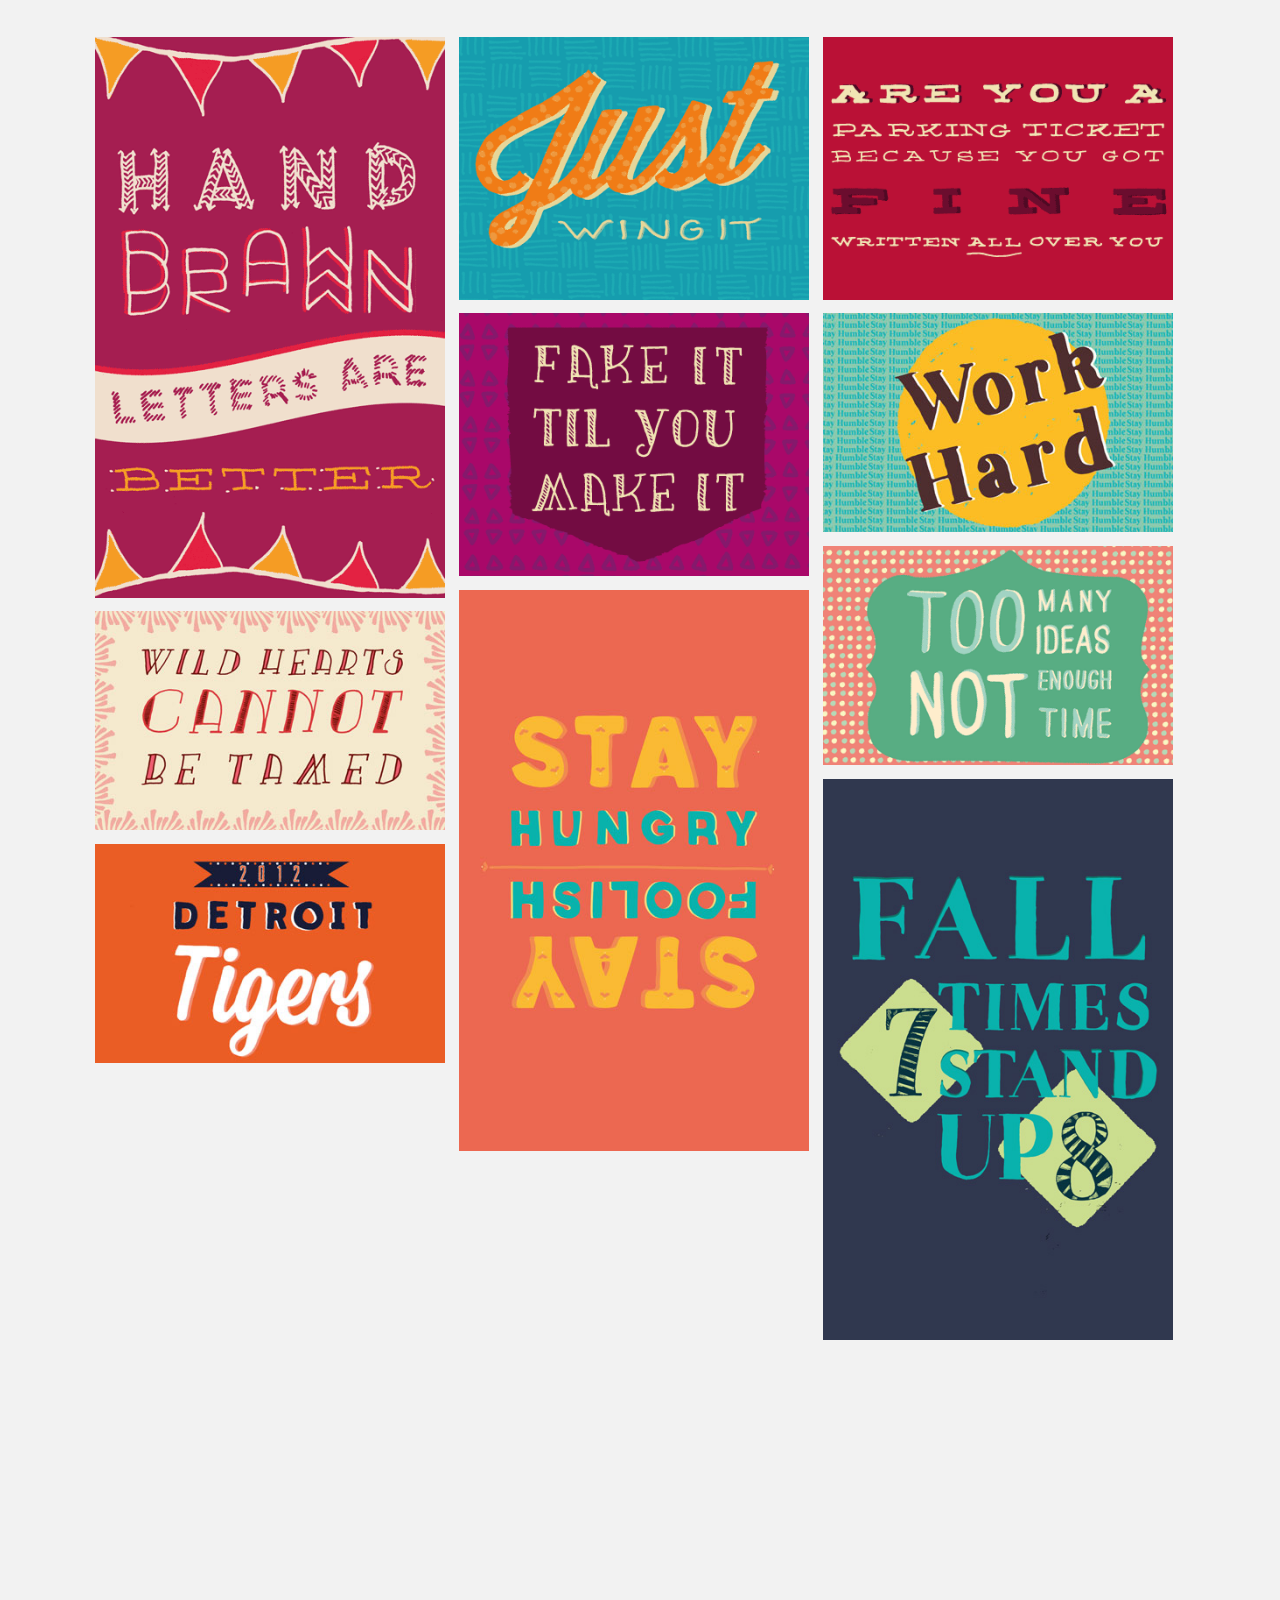
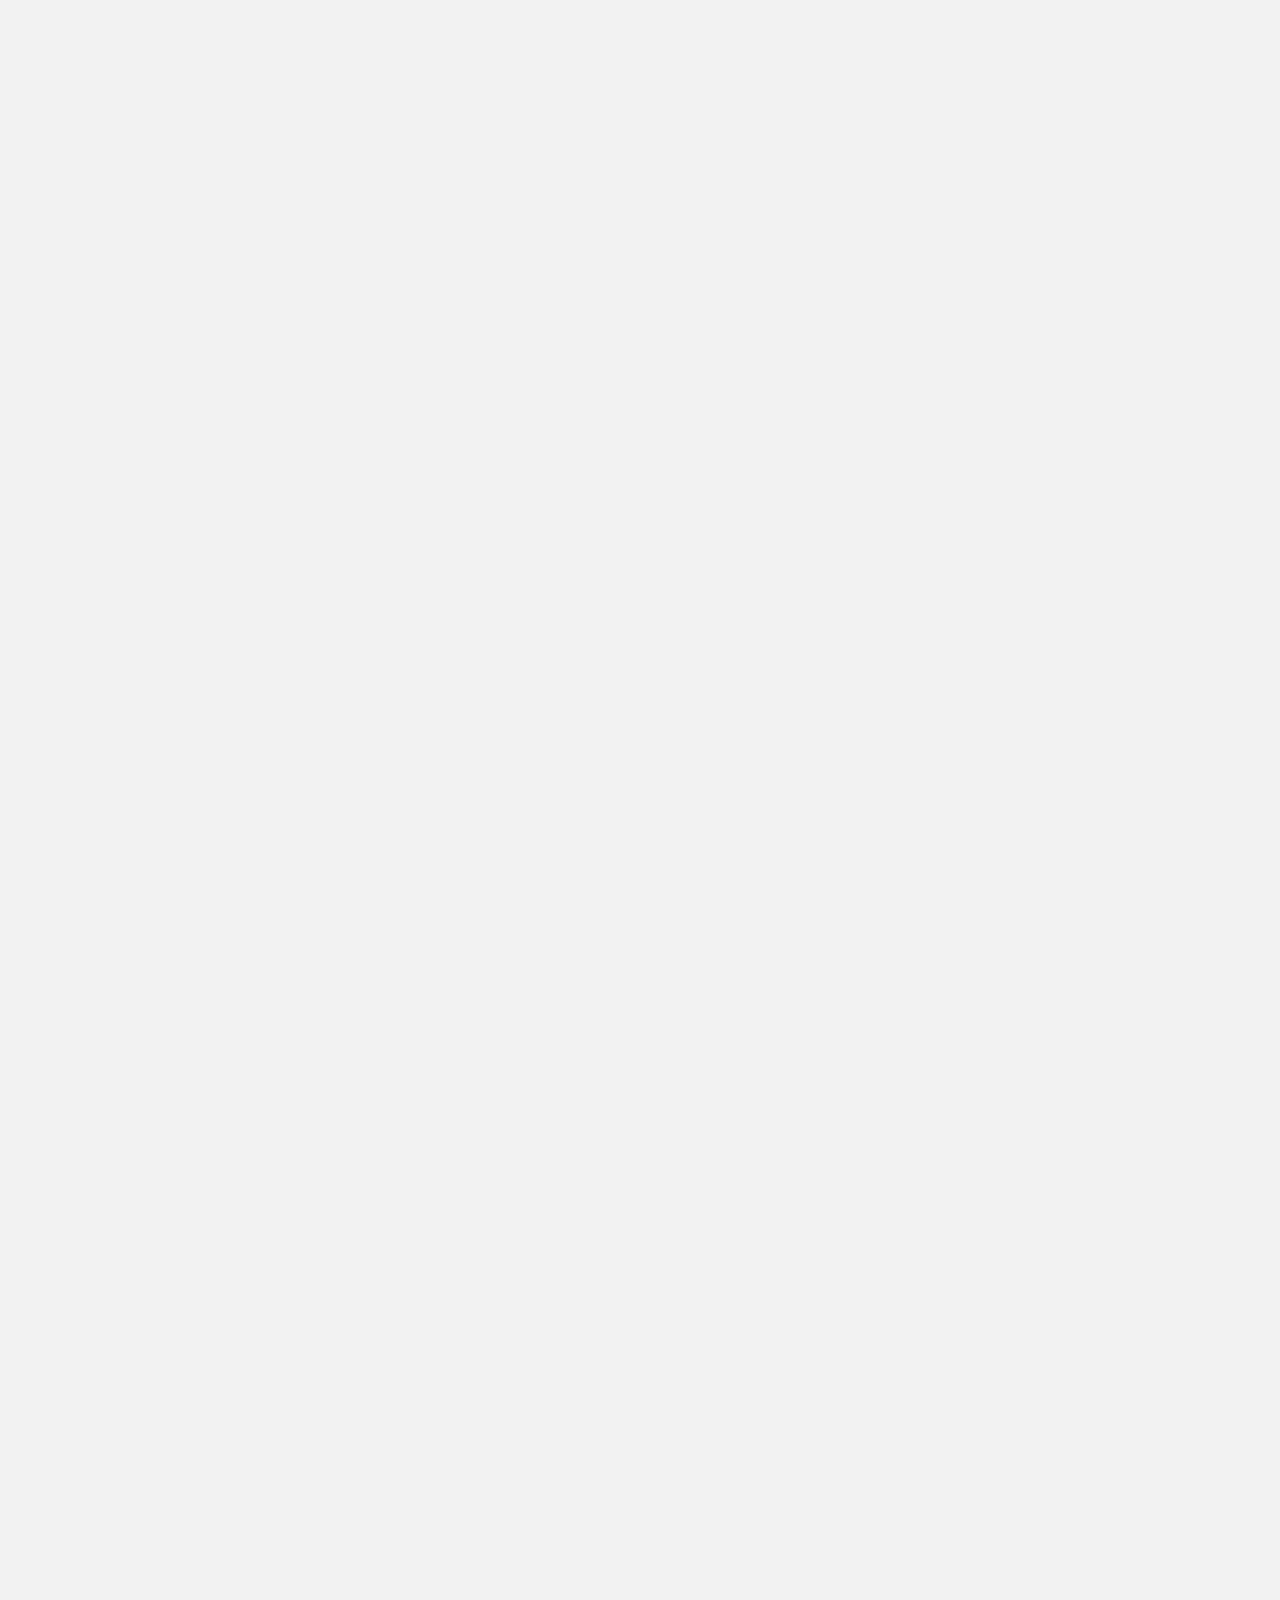
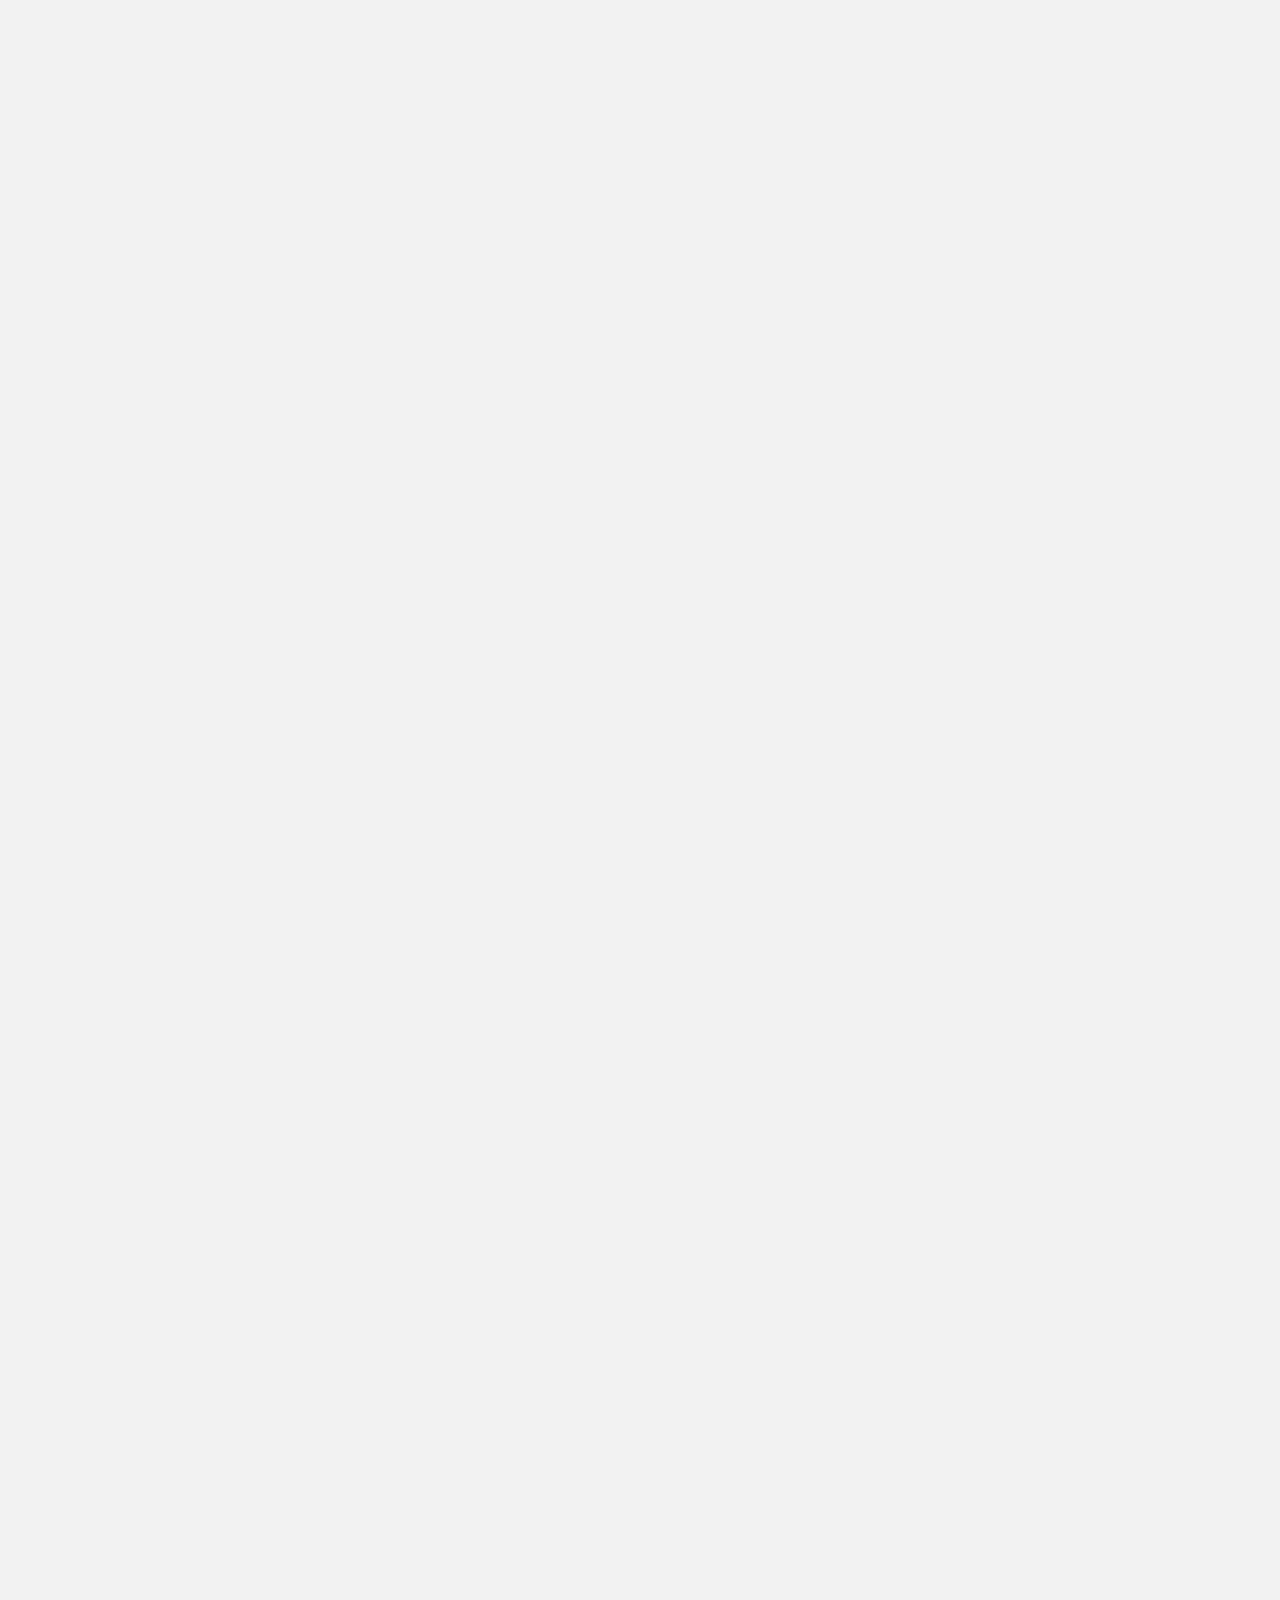
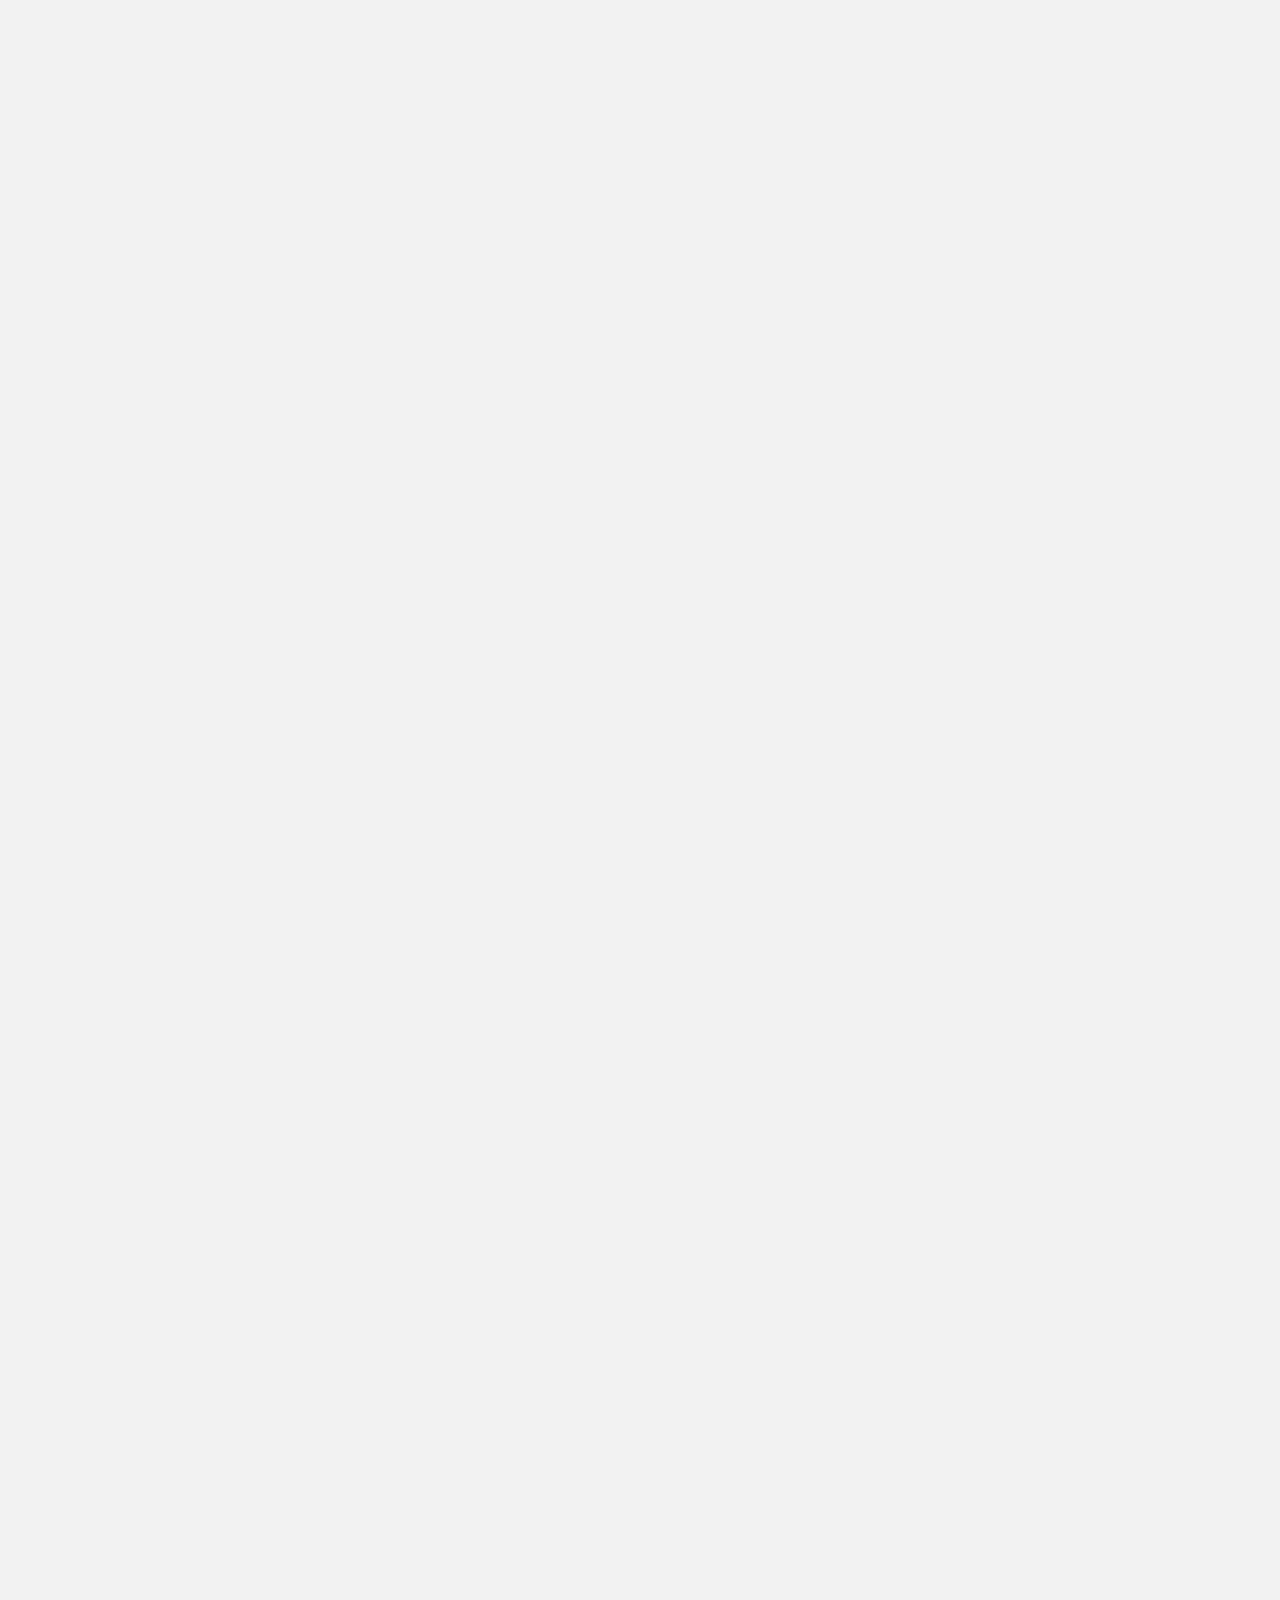
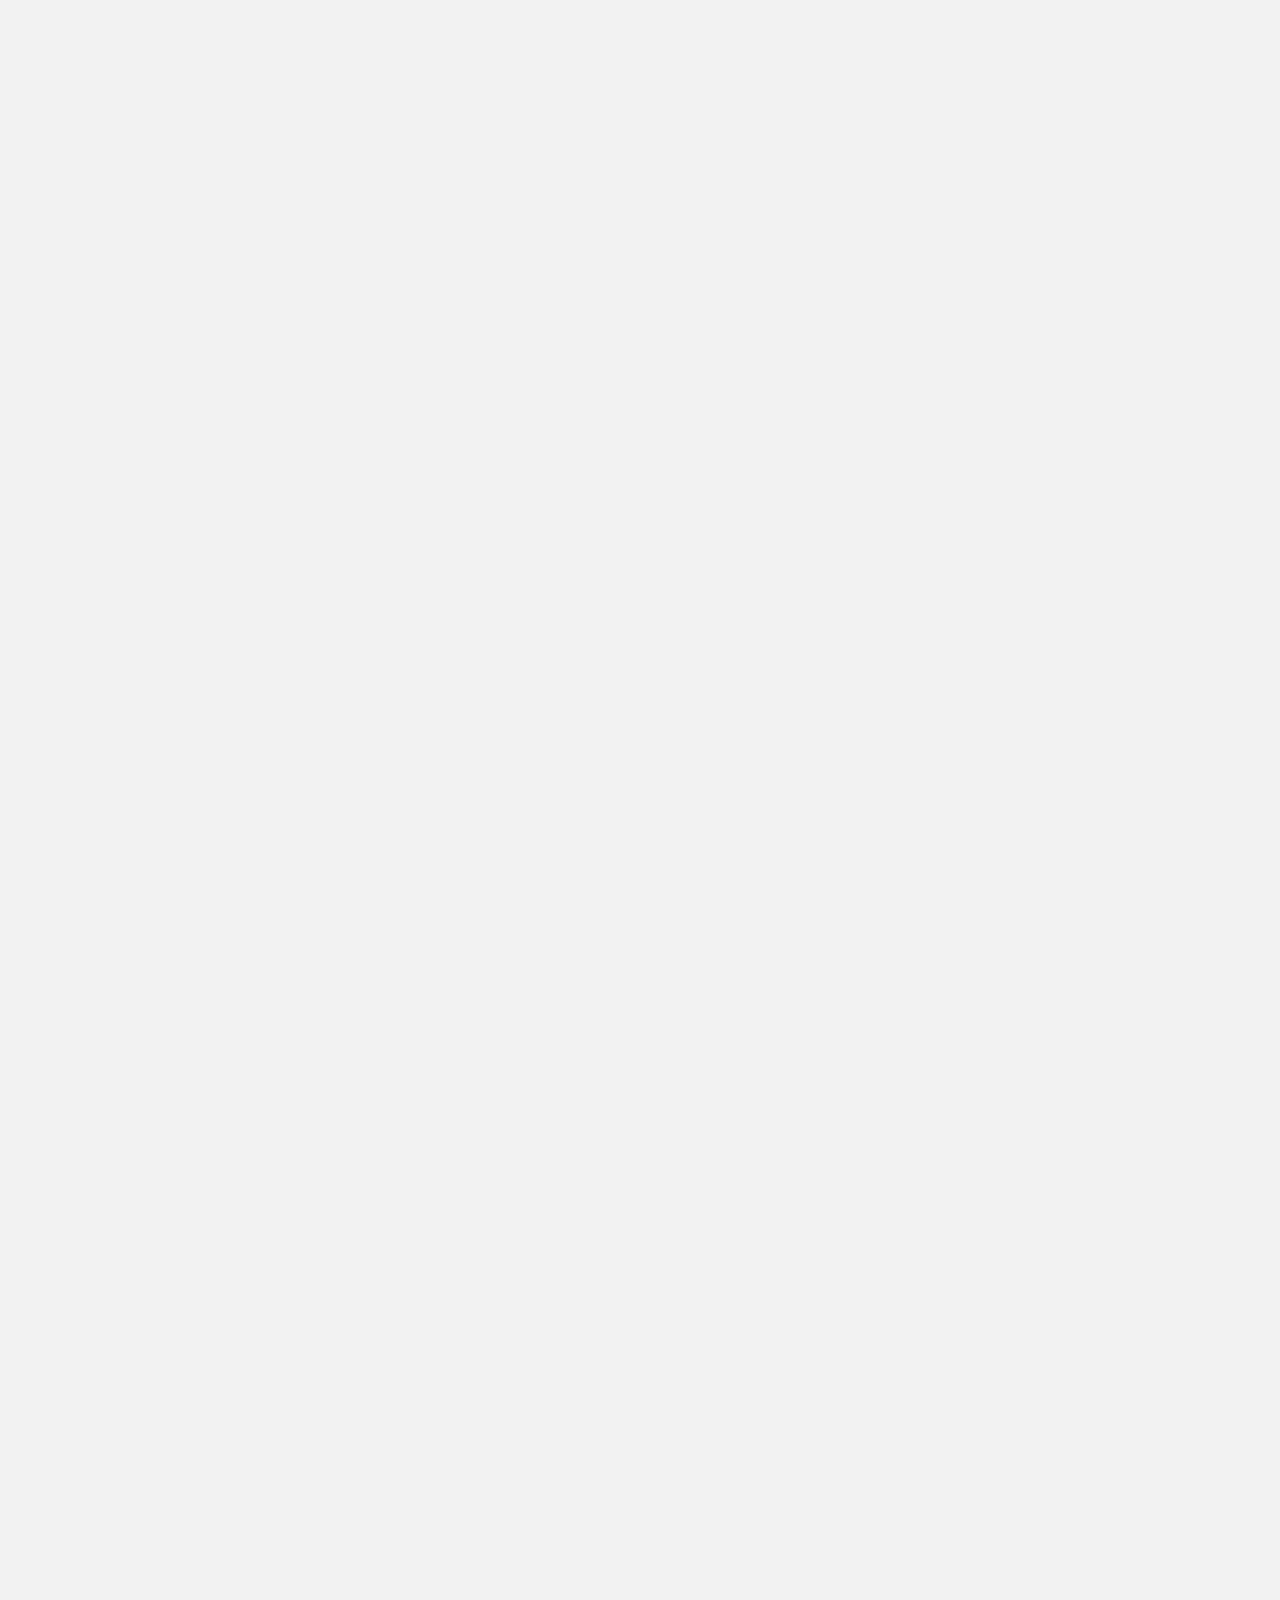
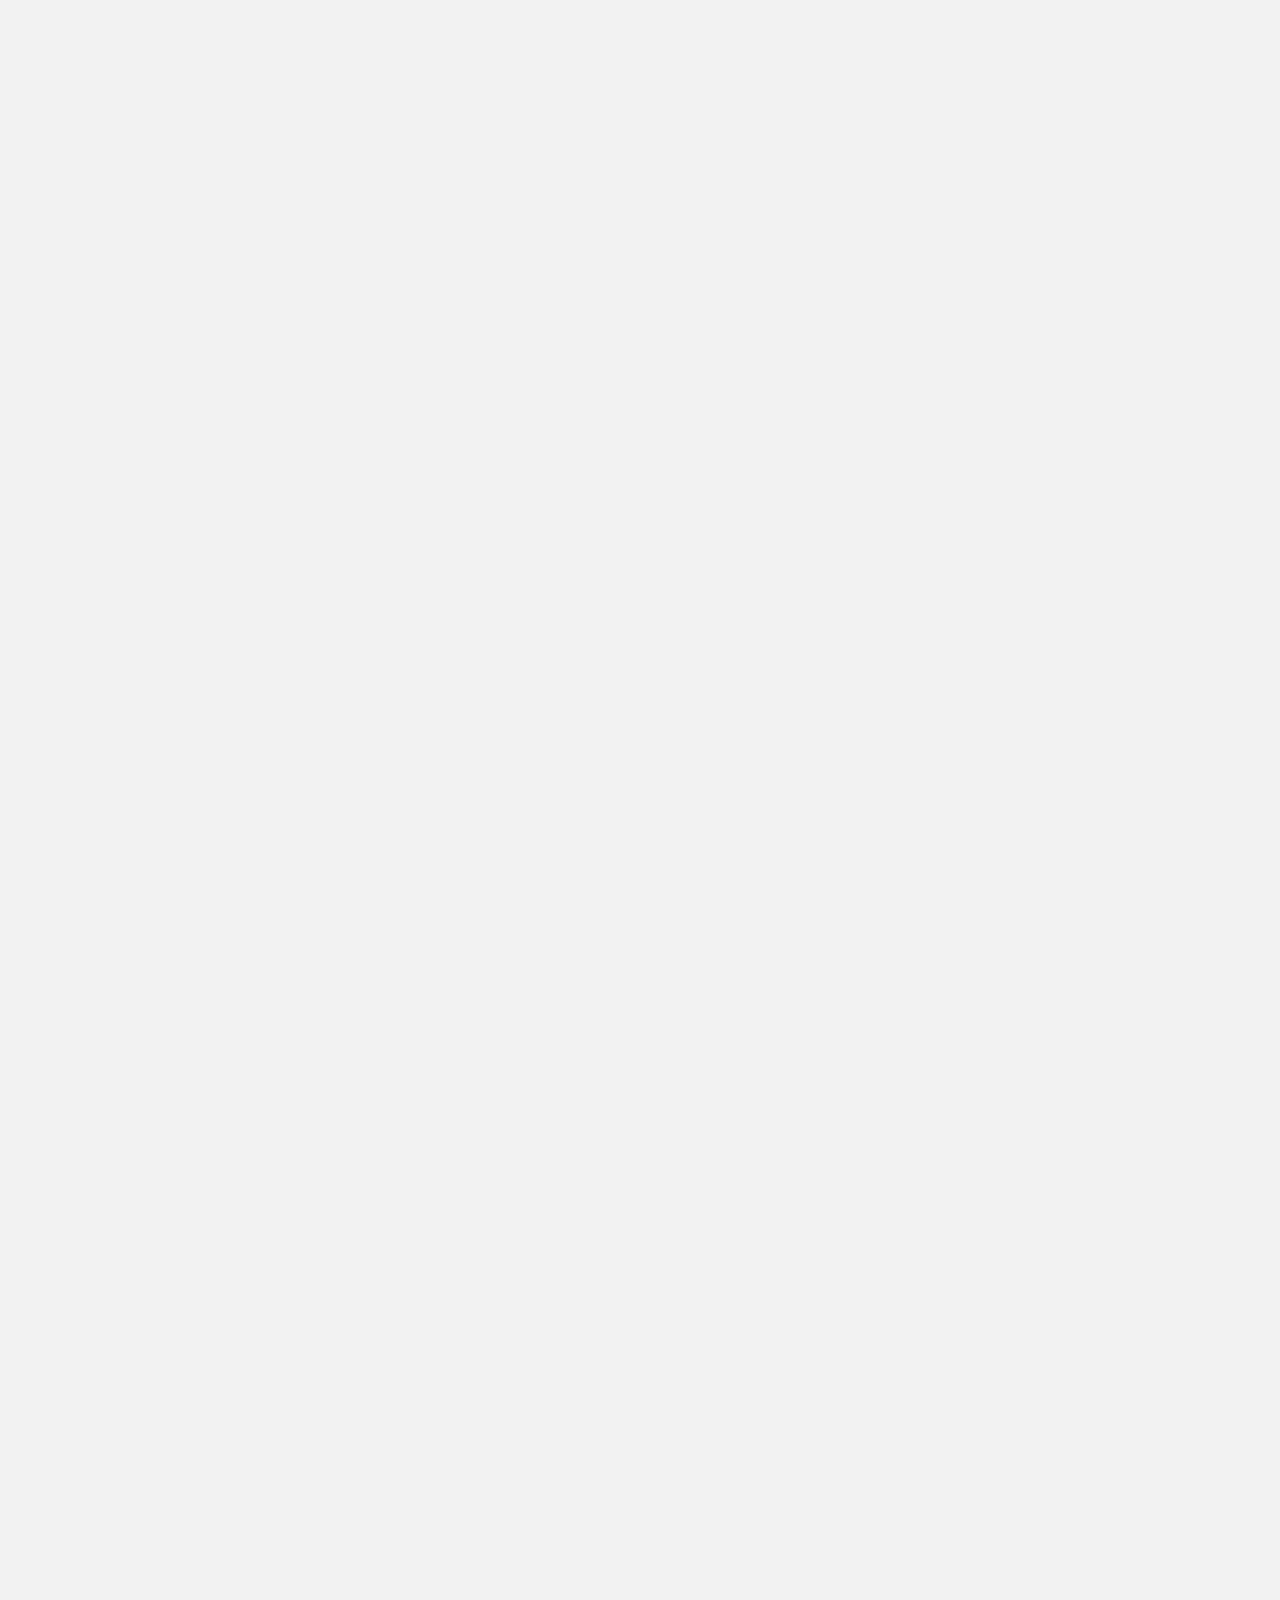
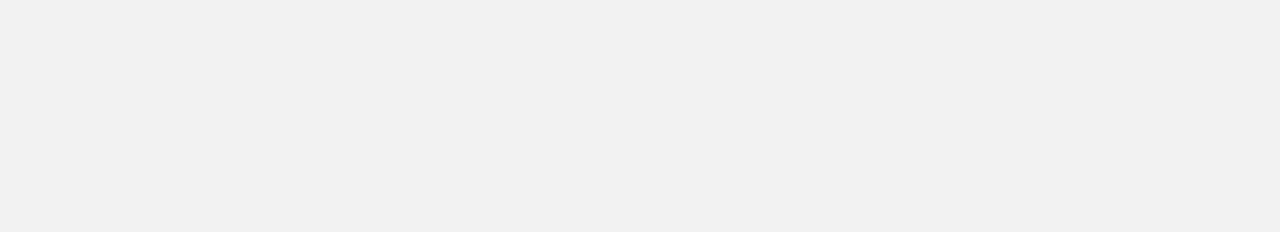
==== index.html @ 0b93820e "first commit" ====
﻿<!DOCTYPE html>
<html lang="en" class="no-js">
<head>
    <meta charset="UTF-8" />
    <meta http-equiv="X-UA-Compatible" content="IE=edge,chrome=1">
    <meta name="viewport" content="width=device-width, initial-scale=1.0">
    <title>QGram</title>
    <meta name="description" content="Web viewer for instagram" />
    <meta name="keywords" content="instagram" />
    <meta name="author" content="QGram" />
    <link rel="shortcut icon" href="../favicon.ico">
    <link rel="stylesheet" type="text/css" href="css/default.css" />
    <link rel="stylesheet" type="text/css" href="css/component.css" />
    <script src="js/modernizr.custom.js"></script>
</head>
<body>
    <div class="container">


        <ul class="grid effect-1" id="grid">
            <li><a href="http://drbl.in/fQdt"><img src="images/12.png"></a></li>
            <li><a href="http://drbl.in/fHaa"><img src="images/13.png"></a></li>
            <li><a href="http://drbl.in/gXMo"><img src="images/10.png"></a></li>
            <li><a href="http://drbl.in/gXMn"><img src="images/11.png"></a></li>
            <li><a href="http://drbl.in/fzYo"><img src="images/2.jpg"></a></li>
            <li><a href="http://drbl.in/fARU"><img src="images/14.png"></a></li>
            <li><a href="http://drbl.in/fWMM"><img src="images/1.jpg"></a></li>
            <li><a href="http://drbl.in/fWPV"><img src="images/3.jpg"></a></li>
            <li><a href="http://drbl.in/fWMT"><img src="images/4.jpg"></a></li>
            <li><a href="http://drbl.in/fGhI"><img src="images/5.jpg"></a></li>
            <li><a href="http://drbl.in/fKCf"><img src="images/6.jpg"></a></li>
            <li><a href="http://drbl.in/fLBG"><img src="images/7.jpg"></a></li>
            <li><a href="http://drbl.in/fPEY"><img src="images/8.jpg"></a></li>
            <li><a href="http://drbl.in/fWwG"><img src="images/9.jpg"></a></li>
            <li><a href="http://drbl.in/fQdt"><img src="images/12.png"></a></li>
            <li><a href="http://drbl.in/fHaa"><img src="images/13.png"></a></li>
            <li><a href="http://drbl.in/gXMo"><img src="images/10.png"></a></li>
            <li><a href="http://drbl.in/gXMn"><img src="images/11.png"></a></li>
            <li><a href="http://drbl.in/fzYo"><img src="images/2.jpg"></a></li>
            <li><a href="http://drbl.in/fARU"><img src="images/14.png"></a></li>
            <li><a href="http://drbl.in/fWMM"><img src="images/1.jpg"></a></li>
            <li><a href="http://drbl.in/fWPV"><img src="images/3.jpg"></a></li>
            <li><a href="http://drbl.in/fWMT"><img src="images/4.jpg"></a></li>
            <li><a href="http://drbl.in/fGhI"><img src="images/5.jpg"></a></li>
            <li><a href="http://drbl.in/fKCf"><img src="images/6.jpg"></a></li>
            <li><a href="http://drbl.in/fLBG"><img src="images/7.jpg"></a></li>
            <li><a href="http://drbl.in/fPEY"><img src="images/8.jpg"></a></li>
            <li><a href="http://drbl.in/fWwG"><img src="images/9.jpg"></a></li>
            <li><a href="http://drbl.in/fQdt"><img src="images/12.png"></a></li>
            <li><a href="http://drbl.in/fHaa"><img src="images/13.png"></a></li>
            <li><a href="http://drbl.in/gXMo"><img src="images/10.png"></a></li>
            <li><a href="http://drbl.in/gXMn"><img src="images/11.png"></a></li>
            <li><a href="http://drbl.in/fzYo"><img src="images/2.jpg"></a></li>
            <li><a href="http://drbl.in/fARU"><img src="images/14.png"></a></li>
            <li><a href="http://drbl.in/fWMM"><img src="images/1.jpg"></a></li>
            <li><a href="http://drbl.in/fWPV"><img src="images/3.jpg"></a></li>
            <li><a href="http://drbl.in/fWMT"><img src="images/4.jpg"></a></li>
            <li><a href="http://drbl.in/fGhI"><img src="images/5.jpg"></a></li>
            <li><a href="http://drbl.in/fKCf"><img src="images/6.jpg"></a></li>
            <li><a href="http://drbl.in/fLBG"><img src="images/7.jpg"></a></li>
            <li><a href="http://drbl.in/fPEY"><img src="images/8.jpg"></a></li>
            <li><a href="http://drbl.in/fWwG"><img src="images/9.jpg"></a></li>
            <li><a href="http://drbl.in/fQdt"><img src="images/12.png"></a></li>
            <li><a href="http://drbl.in/fHaa"><img src="images/13.png"></a></li>
            <li><a href="http://drbl.in/gXMo"><img src="images/10.png"></a></li>
            <li><a href="http://drbl.in/gXMn"><img src="images/11.png"></a></li>
            <li><a href="http://drbl.in/fzYo"><img src="images/2.jpg"></a></li>
            <li><a href="http://drbl.in/fARU"><img src="images/14.png"></a></li>
            <li><a href="http://drbl.in/fWMM"><img src="images/1.jpg"></a></li>
            <li><a href="http://drbl.in/fWPV"><img src="images/3.jpg"></a></li>
            <li><a href="http://drbl.in/fWMT"><img src="images/4.jpg"></a></li>
            <li><a href="http://drbl.in/fGhI"><img src="images/5.jpg"></a></li>
            <li><a href="http://drbl.in/fKCf"><img src="images/6.jpg"></a></li>
            <li><a href="http://drbl.in/fLBG"><img src="images/7.jpg"></a></li>
            <li><a href="http://drbl.in/fPEY"><img src="images/8.jpg"></a></li>
            <li><a href="http://drbl.in/fWwG"><img src="images/9.jpg"></a></li>
            <li><a href="http://drbl.in/fQdt"><img src="images/12.png"></a></li>
            <li><a href="http://drbl.in/fHaa"><img src="images/13.png"></a></li>
            <li><a href="http://drbl.in/gXMo"><img src="images/10.png"></a></li>
            <li><a href="http://drbl.in/gXMn"><img src="images/11.png"></a></li>
            <li><a href="http://drbl.in/fzYo"><img src="images/2.jpg"></a></li>
            <li><a href="http://drbl.in/fARU"><img src="images/14.png"></a></li>
            <li><a href="http://drbl.in/fWMM"><img src="images/1.jpg"></a></li>
            <li><a href="http://drbl.in/fWPV"><img src="images/3.jpg"></a></li>
            <li><a href="http://drbl.in/fWMT"><img src="images/4.jpg"></a></li>
            <li><a href="http://drbl.in/fGhI"><img src="images/5.jpg"></a></li>
            <li><a href="http://drbl.in/fKCf"><img src="images/6.jpg"></a></li>
            <li><a href="http://drbl.in/fLBG"><img src="images/7.jpg"></a></li>
            <li><a href="http://drbl.in/fPEY"><img src="images/8.jpg"></a></li>
            <li><a href="http://drbl.in/fWwG"><img src="images/9.jpg"></a></li>
            <li><a href="http://drbl.in/fQdt"><img src="images/12.png"></a></li>
            <li><a href="http://drbl.in/fHaa"><img src="images/13.png"></a></li>
            <li><a href="http://drbl.in/gXMo"><img src="images/10.png"></a></li>
            <li><a href="http://drbl.in/gXMn"><img src="images/11.png"></a></li>
            <li><a href="http://drbl.in/fzYo"><img src="images/2.jpg"></a></li>
            <li><a href="http://drbl.in/fARU"><img src="images/14.png"></a></li>
            <li><a href="http://drbl.in/fWMM"><img src="images/1.jpg"></a></li>
            <li><a href="http://drbl.in/fWPV"><img src="images/3.jpg"></a></li>
            <li><a href="http://drbl.in/fWMT"><img src="images/4.jpg"></a></li>
            <li><a href="http://drbl.in/fGhI"><img src="images/5.jpg"></a></li>
            <li><a href="http://drbl.in/fKCf"><img src="images/6.jpg"></a></li>
            <li><a href="http://drbl.in/fLBG"><img src="images/7.jpg"></a></li>
            <li><a href="http://drbl.in/fPEY"><img src="images/8.jpg"></a></li>
            <li><a href="http://drbl.in/fWwG"><img src="images/9.jpg"></a></li>
            <li><a href="http://drbl.in/fWPV"><img src="images/3.jpg"></a></li>
            <li><a href="http://drbl.in/fGhI"><img src="images/5.jpg"></a></li>
            <li><a href="http://drbl.in/fzYo"><img src="images/2.jpg"></a></li>
        </ul>
    </div>
    <script src="js/masonry.pkgd.min.js"></script>
    <script src="js/imagesloaded.js"></script>
    <script src="js/classie.js"></script>
    <script src="js/AnimOnScroll.js"></script>
    <script>
        new AnimOnScroll(document.getElementById('grid'), {
            minDuration: 0.4,
            maxDuration: 0.7,
            viewportFactor: 0.2
        });
    </script>
</body>
</html>
---- css/default.css ----
/* General Demo Style */
@import url(http://fonts.googleapis.com/css?family=Lato:300,400,700);

@font-face {
	font-family: 'codropsicons';
	src:url('../fonts/codropsicons/codropsicons.eot');
	src:url('../fonts/codropsicons/codropsicons.eot?#iefix') format('embedded-opentype'),
		url('../fonts/codropsicons/codropsicons.woff') format('woff'),
		url('../fonts/codropsicons/codropsicons.ttf') format('truetype'),
		url('../fonts/codropsicons/codropsicons.svg#codropsicons') format('svg');
	font-weight: normal;
	font-style: normal;
}

*, *:after, *:before { -webkit-box-sizing: border-box; -moz-box-sizing: border-box; box-sizing: border-box; }
body, html { font-size: 100%; padding: 0; margin: 0;}

/* Clearfix hack by Nicolas Gallagher: http://nicolasgallagher.com/micro-clearfix-hack/ */
.clearfix:before, .clearfix:after { content: " "; display: table; }
.clearfix:after { clear: both; }

body {
	font-family: 'Lato', Calibri, Arial, sans-serif;
	color: #6b7381;
	background: #f2f2f2;
}

a {
	color: #aaa;
	text-decoration: none;
}

a:hover,
a:active {
	color: #333;
}

/* Header Style */
.container > header {
	margin: 0 auto;
	padding: 2em;
}

.container > header {
	text-align: center;
	background: rgba(0,0,0,0.01);
}

.container > header h1 {
	font-size: 2.625em;
	line-height: 1.3;
	margin: 0;
	font-weight: 300;
}

.container > header span {
	display: block;
	font-size: 60%;
	opacity: 0.8;
	padding: 0 0 0.6em 0.1em;
}

/* To Navigation Style */
.codrops-top {
	background: #fff;
	background: rgba(255, 255, 255, 0.8);
	text-transform: uppercase;
	width: 100%;
	font-size: 0.69em;
	line-height: 2.2;
}

.codrops-top a {
	padding: 0 1em;
	letter-spacing: 0.1em;
	color: #6b7381;
	display: inline-block;
}

.codrops-top a:hover {
	color: #424b5a;
	background: rgba(255,255,255,1);
}

.codrops-top span.right {
	float: right;
}

.codrops-top span.right a {
	float: left;
	display: block;
}

.codrops-icon:before {
	font-family: 'codropsicons';
	margin: 0 4px;
	speak: none;
	font-style: normal;
	font-weight: normal;
	font-variant: normal;
	text-transform: none;
	line-height: 1;
	-webkit-font-smoothing: antialiased;
}

.codrops-icon-drop:before {
	content: "\e001";
}

.codrops-icon-prev:before {
	content: "\e004";
}

/* Demo Buttons Style */
.codrops-demos {
	padding-top: 1em;
	font-size: 0.9em;
}

.codrops-demos a {
	display: inline-block;
	margin: 0.5em;
	padding: 0.7em 1.1em;
	border: 3px solid #6b7381;
	color: #6b7381;
	font-weight: 700;
}

.codrops-demos a:hover,
.codrops-demos a.current-demo,
.codrops-demos a.current-demo:hover {
	opacity: 0.6;
}

@media screen and (max-width: 25em) {

	.codrops-icon span {
		display: none;
	}

}
---- css/component.css ----
.grid {
	max-width: 69em;
	list-style: none;
	margin: 30px auto;
	padding: 0;
}

.grid li {
	display: block;
	float: left;
	padding: 7px;
	width: 33%;
	opacity: 0;
}

.grid li.shown,
.no-js .grid li,
.no-cssanimations .grid li {
	opacity: 1;
}

.grid li a,
.grid li img {
	outline: none;
	border: none;
	display: block;
	max-width: 100%;
}

/* Effect 1: opacity */
.grid.effect-1 li.animate {
	-webkit-animation: fadeIn 0.65s ease forwards;
	animation: fadeIn 0.65s ease forwards;
}

@-webkit-keyframes fadeIn {
	0% { }
	100% { opacity: 1; }
}

@keyframes fadeIn {
	0% { }
	100% { opacity: 1; }
}

/* Effect 2: Move Up */
.grid.effect-2 li.animate {
	-webkit-transform: translateY(200px);
	transform: translateY(200px);
	-webkit-animation: moveUp 0.65s ease forwards;
	animation: moveUp 0.65s ease forwards;
}

@-webkit-keyframes moveUp {
	0% { }
	100% { -webkit-transform: translateY(0); opacity: 1; }
}

@keyframes moveUp {
	0% { }
	100% { -webkit-transform: translateY(0); transform: translateY(0); opacity: 1; }
}

/* Effect 3: Scale up */
.grid.effect-3 li.animate {
	-webkit-transform: scale(0.6);
	transform: scale(0.6);
	-webkit-animation: scaleUp 0.65s ease-in-out forwards;
	animation: scaleUp 0.65s ease-in-out forwards;
}

@-webkit-keyframes scaleUp {
	0% { }
	100% { -webkit-transform: scale(1); opacity: 1; }
}

@keyframes scaleUp {
	0% { }
	100% { -webkit-transform: scale(1); transform: scale(1); opacity: 1; }
}

/* Effect 4: fall perspective */
.grid.effect-4 {
	-webkit-perspective: 1300px;
	perspective: 1300px;
}

.grid.effect-4 li.animate {
	-webkit-transform-style: preserve-3d;
	transform-style: preserve-3d;
	-webkit-transform: translateZ(400px) translateY(300px) rotateX(-90deg);
	transform: translateZ(400px) translateY(300px) rotateX(-90deg);
	-webkit-animation: fallPerspective .8s ease-in-out forwards;
	animation: fallPerspective .8s ease-in-out forwards;
}

@-webkit-keyframes fallPerspective {
	0% { }
	100% { -webkit-transform: translateZ(0px) translateY(0px) rotateX(0deg); opacity: 1; }
}

@keyframes fallPerspective {
	0% { }
	100% { -webkit-transform: translateZ(0px) translateY(0px) rotateX(0deg); transform: translateZ(0px) translateY(0px) rotateX(0deg); opacity: 1; }
}

/* Effect 5: fly (based on http://lab.hakim.se/scroll-effects/ by @hakimel) */
.grid.effect-5 {
	-webkit-perspective: 1300px;
	perspective: 1300px;
}

.grid.effect-5 li.animate {
	-webkit-transform-style: preserve-3d;
	transform-style: preserve-3d;
	-webkit-transform-origin: 50% 50% -300px;
	transform-origin: 50% 50% -300px;
	-webkit-transform: rotateX(-180deg);
	transform: rotateX(-180deg);
	-webkit-animation: fly .8s ease-in-out forwards;
	animation: fly .8s ease-in-out forwards;
}

@-webkit-keyframes fly {
	0% { }
	100% { -webkit-transform: rotateX(0deg); opacity: 1; }
}

@keyframes fly {
	0% { }
	100% { -webkit-transform: rotateX(0deg); transform: rotateX(0deg); opacity: 1; }
}

/* Effect 6: flip (based on http://lab.hakim.se/scroll-effects/ by @hakimel) */
.grid.effect-6 {
	-webkit-perspective: 1300px;
	perspective: 1300px;
}

.grid.effect-6 li.animate {
	-webkit-transform-style: preserve-3d;
	transform-style: preserve-3d;
	-webkit-transform-origin: 0% 0%;
	transform-origin: 0% 0%;
	-webkit-transform: rotateX(-80deg);
	transform: rotateX(-80deg);
	-webkit-animation: flip .8s ease-in-out forwards;
	animation: flip .8s ease-in-out forwards;
}

@-webkit-keyframes flip {
	0% { }
	100% { -webkit-transform: rotateX(0deg); opacity: 1; }
}

@keyframes flip {
	0% { }
	100% { -webkit-transform: rotateX(0deg); transform: rotateX(0deg); opacity: 1; }
}

/* Effect 7: helix (based on http://lab.hakim.se/scroll-effects/ by @hakimel) */
.grid.effect-7 {
	-webkit-perspective: 1300px;
	perspective: 1300px;
}

.grid.effect-7 li.animate {
	-webkit-transform-style: preserve-3d;
	transform-style: preserve-3d;
	-webkit-transform: rotateY(-180deg);
	transform: rotateY(-180deg);
	-webkit-animation: helix .8s ease-in-out forwards;
	animation: helix .8s ease-in-out forwards;
}

@-webkit-keyframes helix {
	0% { }
	100% { -webkit-transform: rotateY(0deg); opacity: 1; }
}

@keyframes helix {
	0% { }
	100% { -webkit-transform: rotateY(0deg); transform: rotateY(0deg); opacity: 1; }
}

/* Effect 8:  */
.grid.effect-8 {
	-webkit-perspective: 1300px;
	perspective: 1300px;
}

.grid.effect-8 li.animate {
	-webkit-transform-style: preserve-3d;
	transform-style: preserve-3d;
	-webkit-transform: scale(0.4);
	transform: scale(0.4);
	-webkit-animation: popUp .8s ease-in forwards;
	animation: popUp .8s ease-in forwards;
}

@-webkit-keyframes popUp {
	0% { }
	70% { -webkit-transform: scale(1.1); opacity: .8; -webkit-animation-timing-function: ease-out; }
	100% { -webkit-transform: scale(1); opacity: 1; }
}

@keyframes popUp {
	0% { }
	70% { -webkit-transform: scale(1.1); transform: scale(1.1); opacity: .8; -webkit-animation-timing-function: ease-out; animation-timing-function: ease-out; }
	100% { -webkit-transform: scale(1); transform: scale(1); opacity: 1; }
}

@media screen and (max-width: 900px) {
	.grid li {
		width: 50%;
	}
}

@media screen and (max-width: 400px) {
	.grid li {
		width: 100%;
	}
}
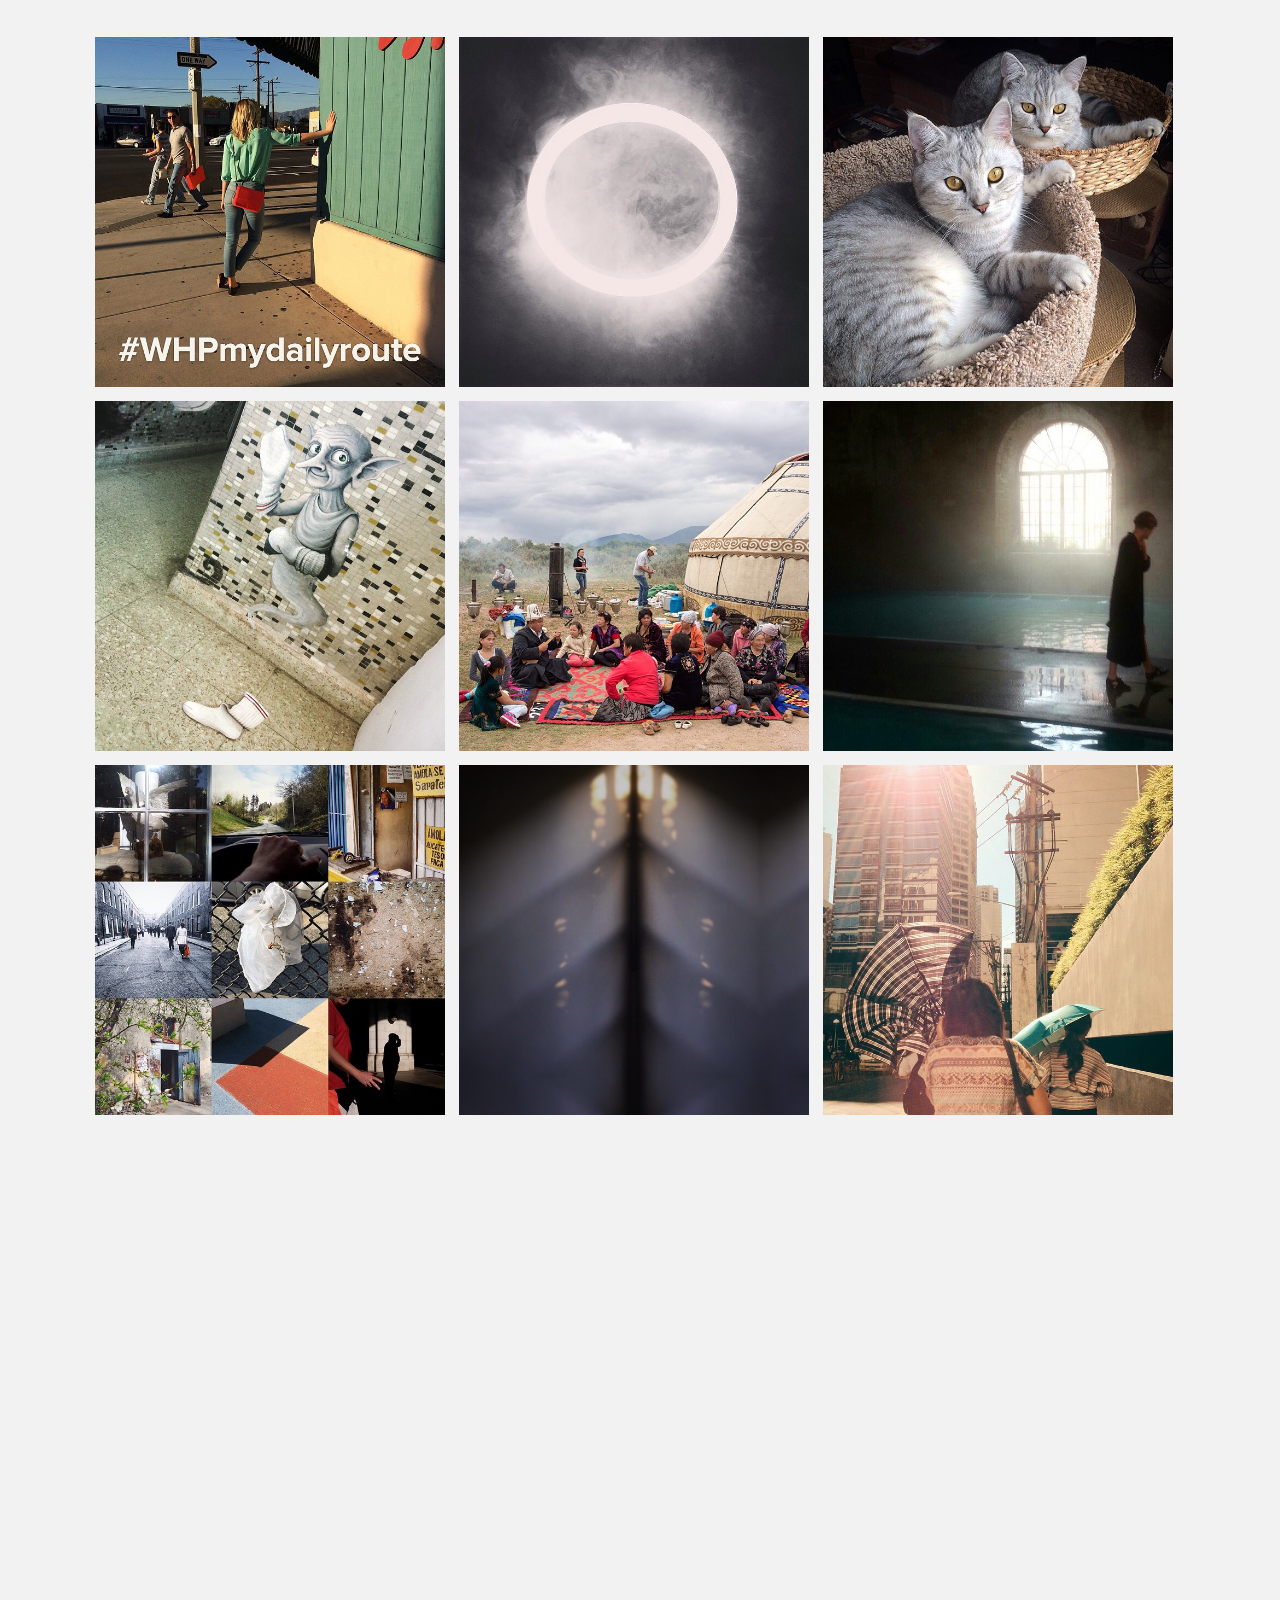
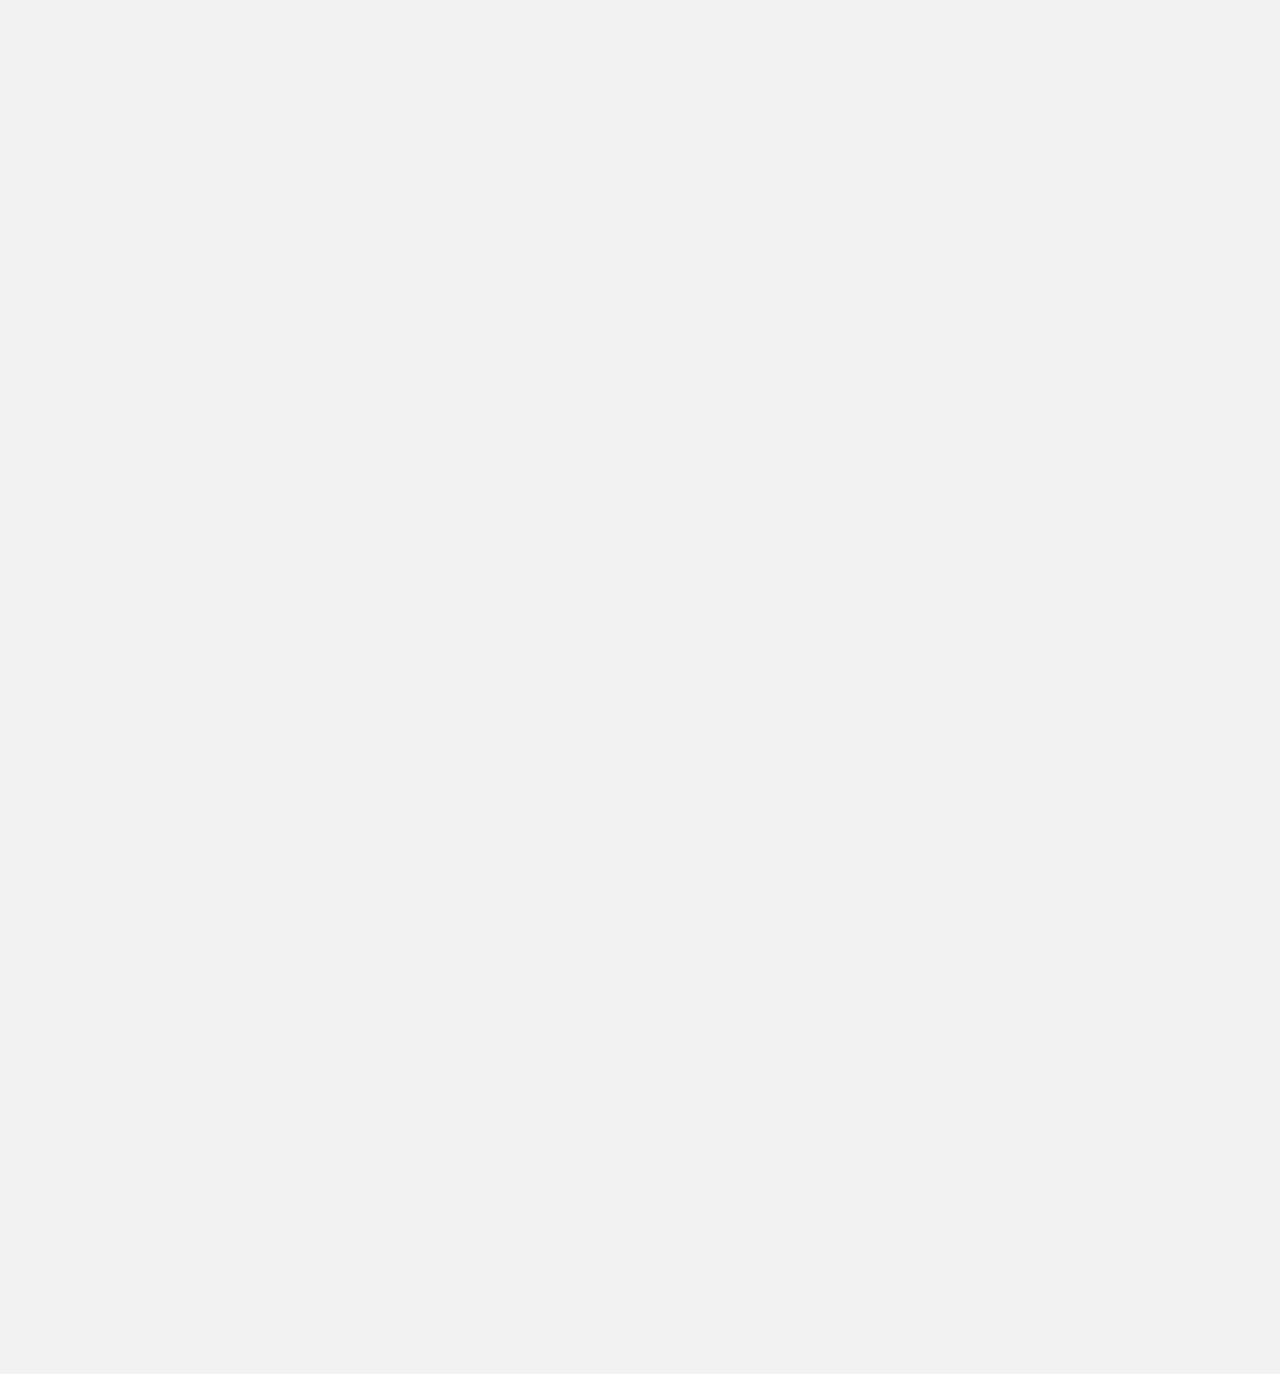
==== commit 08f28523: "add sample images" ====
--- a/index.html
+++ b/index.html
@@ -18,93 +18,28 @@
 
 
         <ul class="grid effect-1" id="grid">
-            <li><a href="http://drbl.in/fQdt"><img src="images/12.png"></a></li>
-            <li><a href="http://drbl.in/fHaa"><img src="images/13.png"></a></li>
-            <li><a href="http://drbl.in/gXMo"><img src="images/10.png"></a></li>
-            <li><a href="http://drbl.in/gXMn"><img src="images/11.png"></a></li>
-            <li><a href="http://drbl.in/fzYo"><img src="images/2.jpg"></a></li>
-            <li><a href="http://drbl.in/fARU"><img src="images/14.png"></a></li>
-            <li><a href="http://drbl.in/fWMM"><img src="images/1.jpg"></a></li>
-            <li><a href="http://drbl.in/fWPV"><img src="images/3.jpg"></a></li>
-            <li><a href="http://drbl.in/fWMT"><img src="images/4.jpg"></a></li>
-            <li><a href="http://drbl.in/fGhI"><img src="images/5.jpg"></a></li>
-            <li><a href="http://drbl.in/fKCf"><img src="images/6.jpg"></a></li>
-            <li><a href="http://drbl.in/fLBG"><img src="images/7.jpg"></a></li>
-            <li><a href="http://drbl.in/fPEY"><img src="images/8.jpg"></a></li>
-            <li><a href="http://drbl.in/fWwG"><img src="images/9.jpg"></a></li>
-            <li><a href="http://drbl.in/fQdt"><img src="images/12.png"></a></li>
-            <li><a href="http://drbl.in/fHaa"><img src="images/13.png"></a></li>
-            <li><a href="http://drbl.in/gXMo"><img src="images/10.png"></a></li>
-            <li><a href="http://drbl.in/gXMn"><img src="images/11.png"></a></li>
-            <li><a href="http://drbl.in/fzYo"><img src="images/2.jpg"></a></li>
-            <li><a href="http://drbl.in/fARU"><img src="images/14.png"></a></li>
-            <li><a href="http://drbl.in/fWMM"><img src="images/1.jpg"></a></li>
-            <li><a href="http://drbl.in/fWPV"><img src="images/3.jpg"></a></li>
-            <li><a href="http://drbl.in/fWMT"><img src="images/4.jpg"></a></li>
-            <li><a href="http://drbl.in/fGhI"><img src="images/5.jpg"></a></li>
-            <li><a href="http://drbl.in/fKCf"><img src="images/6.jpg"></a></li>
-            <li><a href="http://drbl.in/fLBG"><img src="images/7.jpg"></a></li>
-            <li><a href="http://drbl.in/fPEY"><img src="images/8.jpg"></a></li>
-            <li><a href="http://drbl.in/fWwG"><img src="images/9.jpg"></a></li>
-            <li><a href="http://drbl.in/fQdt"><img src="images/12.png"></a></li>
-            <li><a href="http://drbl.in/fHaa"><img src="images/13.png"></a></li>
-            <li><a href="http://drbl.in/gXMo"><img src="images/10.png"></a></li>
-            <li><a href="http://drbl.in/gXMn"><img src="images/11.png"></a></li>
-            <li><a href="http://drbl.in/fzYo"><img src="images/2.jpg"></a></li>
-            <li><a href="http://drbl.in/fARU"><img src="images/14.png"></a></li>
-            <li><a href="http://drbl.in/fWMM"><img src="images/1.jpg"></a></li>
-            <li><a href="http://drbl.in/fWPV"><img src="images/3.jpg"></a></li>
-            <li><a href="http://drbl.in/fWMT"><img src="images/4.jpg"></a></li>
-            <li><a href="http://drbl.in/fGhI"><img src="images/5.jpg"></a></li>
-            <li><a href="http://drbl.in/fKCf"><img src="images/6.jpg"></a></li>
-            <li><a href="http://drbl.in/fLBG"><img src="images/7.jpg"></a></li>
-            <li><a href="http://drbl.in/fPEY"><img src="images/8.jpg"></a></li>
-            <li><a href="http://drbl.in/fWwG"><img src="images/9.jpg"></a></li>
-            <li><a href="http://drbl.in/fQdt"><img src="images/12.png"></a></li>
-            <li><a href="http://drbl.in/fHaa"><img src="images/13.png"></a></li>
-            <li><a href="http://drbl.in/gXMo"><img src="images/10.png"></a></li>
-            <li><a href="http://drbl.in/gXMn"><img src="images/11.png"></a></li>
-            <li><a href="http://drbl.in/fzYo"><img src="images/2.jpg"></a></li>
-            <li><a href="http://drbl.in/fARU"><img src="images/14.png"></a></li>
-            <li><a href="http://drbl.in/fWMM"><img src="images/1.jpg"></a></li>
-            <li><a href="http://drbl.in/fWPV"><img src="images/3.jpg"></a></li>
-            <li><a href="http://drbl.in/fWMT"><img src="images/4.jpg"></a></li>
-            <li><a href="http://drbl.in/fGhI"><img src="images/5.jpg"></a></li>
-            <li><a href="http://drbl.in/fKCf"><img src="images/6.jpg"></a></li>
-            <li><a href="http://drbl.in/fLBG"><img src="images/7.jpg"></a></li>
-            <li><a href="http://drbl.in/fPEY"><img src="images/8.jpg"></a></li>
-            <li><a href="http://drbl.in/fWwG"><img src="images/9.jpg"></a></li>
-            <li><a href="http://drbl.in/fQdt"><img src="images/12.png"></a></li>
-            <li><a href="http://drbl.in/fHaa"><img src="images/13.png"></a></li>
-            <li><a href="http://drbl.in/gXMo"><img src="images/10.png"></a></li>
-            <li><a href="http://drbl.in/gXMn"><img src="images/11.png"></a></li>
-            <li><a href="http://drbl.in/fzYo"><img src="images/2.jpg"></a></li>
-            <li><a href="http://drbl.in/fARU"><img src="images/14.png"></a></li>
-            <li><a href="http://drbl.in/fWMM"><img src="images/1.jpg"></a></li>
-            <li><a href="http://drbl.in/fWPV"><img src="images/3.jpg"></a></li>
-            <li><a href="http://drbl.in/fWMT"><img src="images/4.jpg"></a></li>
-            <li><a href="http://drbl.in/fGhI"><img src="images/5.jpg"></a></li>
-            <li><a href="http://drbl.in/fKCf"><img src="images/6.jpg"></a></li>
-            <li><a href="http://drbl.in/fLBG"><img src="images/7.jpg"></a></li>
-            <li><a href="http://drbl.in/fPEY"><img src="images/8.jpg"></a></li>
-            <li><a href="http://drbl.in/fWwG"><img src="images/9.jpg"></a></li>
-            <li><a href="http://drbl.in/fQdt"><img src="images/12.png"></a></li>
-            <li><a href="http://drbl.in/fHaa"><img src="images/13.png"></a></li>
-            <li><a href="http://drbl.in/gXMo"><img src="images/10.png"></a></li>
-            <li><a href="http://drbl.in/gXMn"><img src="images/11.png"></a></li>
-            <li><a href="http://drbl.in/fzYo"><img src="images/2.jpg"></a></li>
-            <li><a href="http://drbl.in/fARU"><img src="images/14.png"></a></li>
-            <li><a href="http://drbl.in/fWMM"><img src="images/1.jpg"></a></li>
-            <li><a href="http://drbl.in/fWPV"><img src="images/3.jpg"></a></li>
-            <li><a href="http://drbl.in/fWMT"><img src="images/4.jpg"></a></li>
-            <li><a href="http://drbl.in/fGhI"><img src="images/5.jpg"></a></li>
-            <li><a href="http://drbl.in/fKCf"><img src="images/6.jpg"></a></li>
-            <li><a href="http://drbl.in/fLBG"><img src="images/7.jpg"></a></li>
-            <li><a href="http://drbl.in/fPEY"><img src="images/8.jpg"></a></li>
-            <li><a href="http://drbl.in/fWwG"><img src="images/9.jpg"></a></li>
-            <li><a href="http://drbl.in/fWPV"><img src="images/3.jpg"></a></li>
-            <li><a href="http://drbl.in/fGhI"><img src="images/5.jpg"></a></li>
-            <li><a href="http://drbl.in/fzYo"><img src="images/2.jpg"></a></li>
+            <li><img src="images/sample_ (1).jpg"></li>
+            <li><img src="images/sample_ (2).jpg"></li>
+            <li><img src="images/sample_ (3).jpg"></li>
+            <li><img src="images/sample_ (4).jpg"></li>
+            <li><img src="images/sample_ (5).jpg"></li>
+            <li><img src="images/sample_ (6).jpg"></li>
+            <li><img src="images/sample_ (7).jpg"></li>
+            <li><img src="images/sample_ (8).jpg"></li>
+            <li><img src="images/sample_ (9).jpg"></li>
+            <li><img src="images/sample_ (10).jpg"></li>
+            <li><img src="images/sample_ (11).jpg"></li>
+            <li><img src="images/sample_ (12).jpg"></li>
+            <li><img src="images/sample_ (13).jpg"></li>
+            <li><img src="images/sample_ (14).jpg"></li>
+            <li><img src="images/sample_ (15).jpg"></li>
+            <li><img src="images/sample_ (16).jpg"></li>
+            <li><img src="images/sample_ (17).jpg"></li>
+            <li><img src="images/sample_ (18).jpg"></li>
+            <li><img src="images/sample_ (19).jpg"></li>
+            <li><img src="images/sample_ (20).jpg"></li>
+            <li><img src="images/sample_ (21).jpg"></li>
+            <li><img src="images/sample_ (22).jpg"></li>       
         </ul>
     </div>
     <script src="js/masonry.pkgd.min.js"></script>
